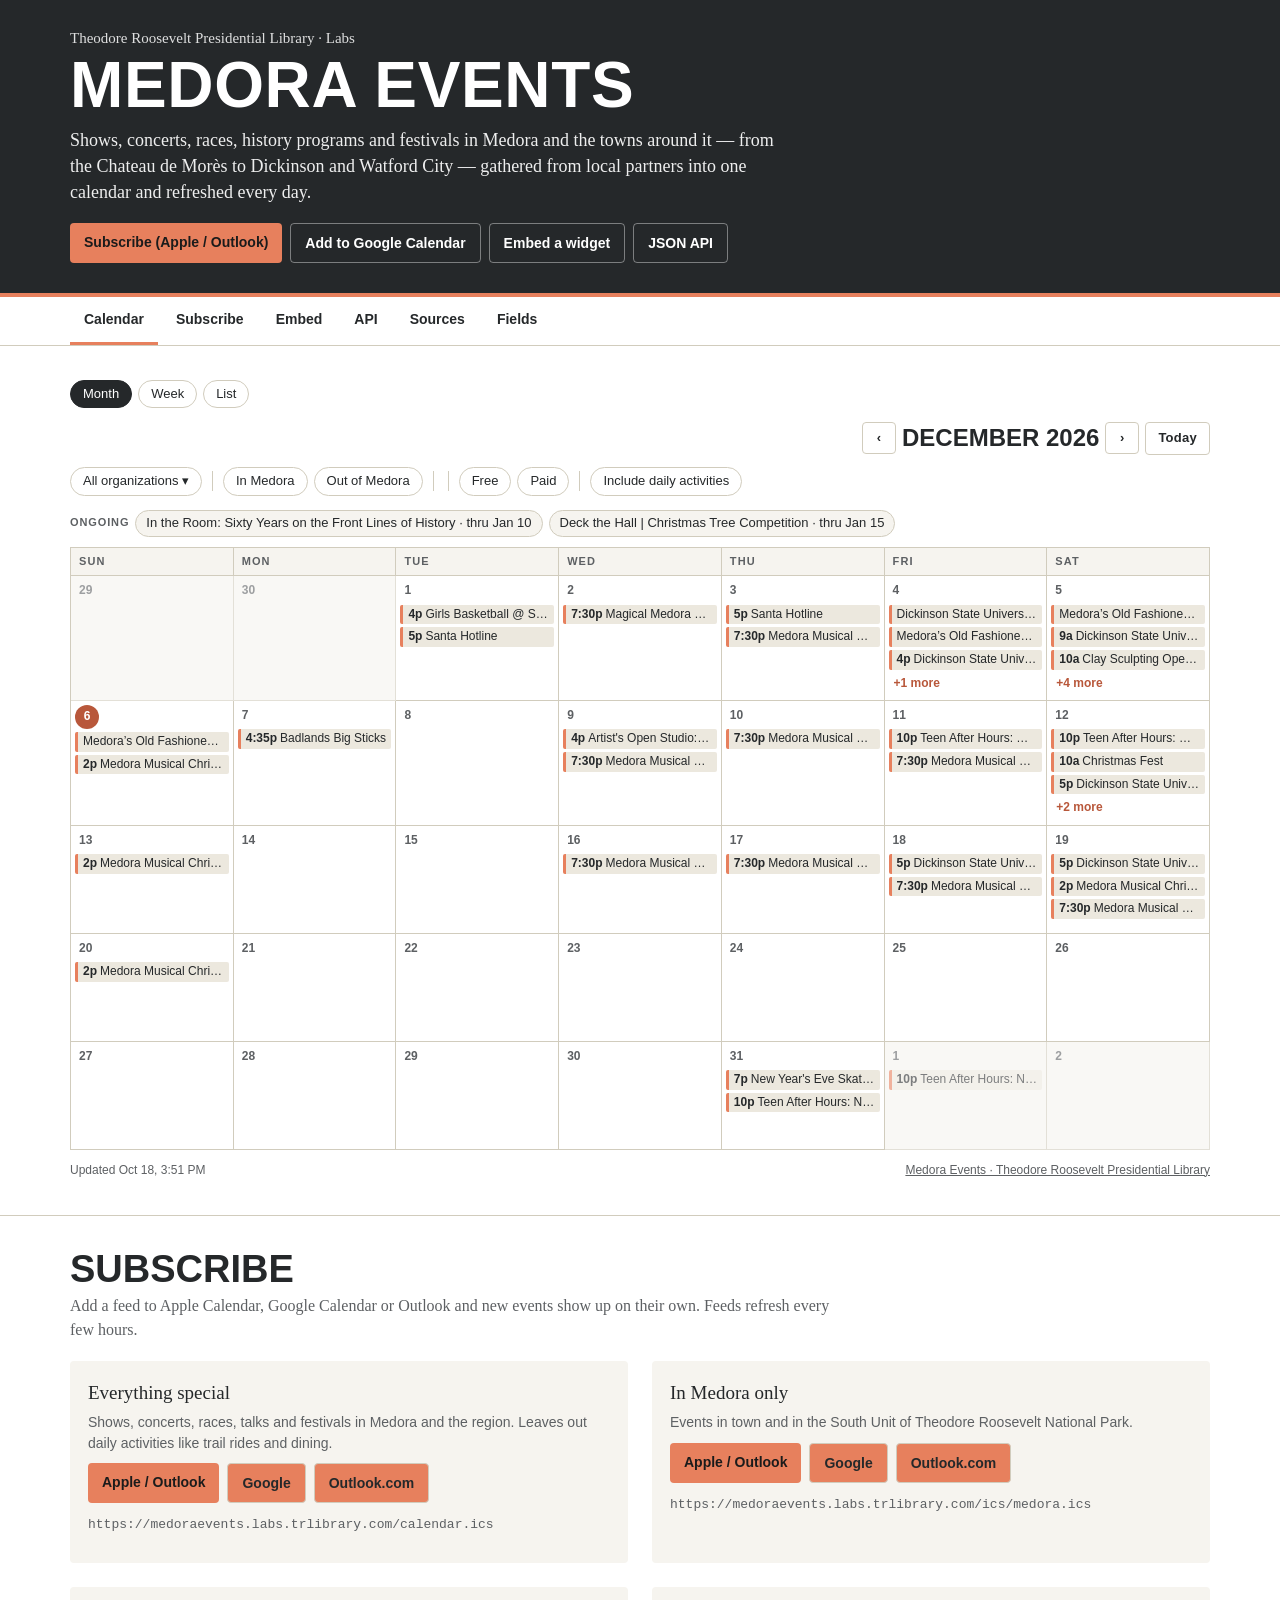
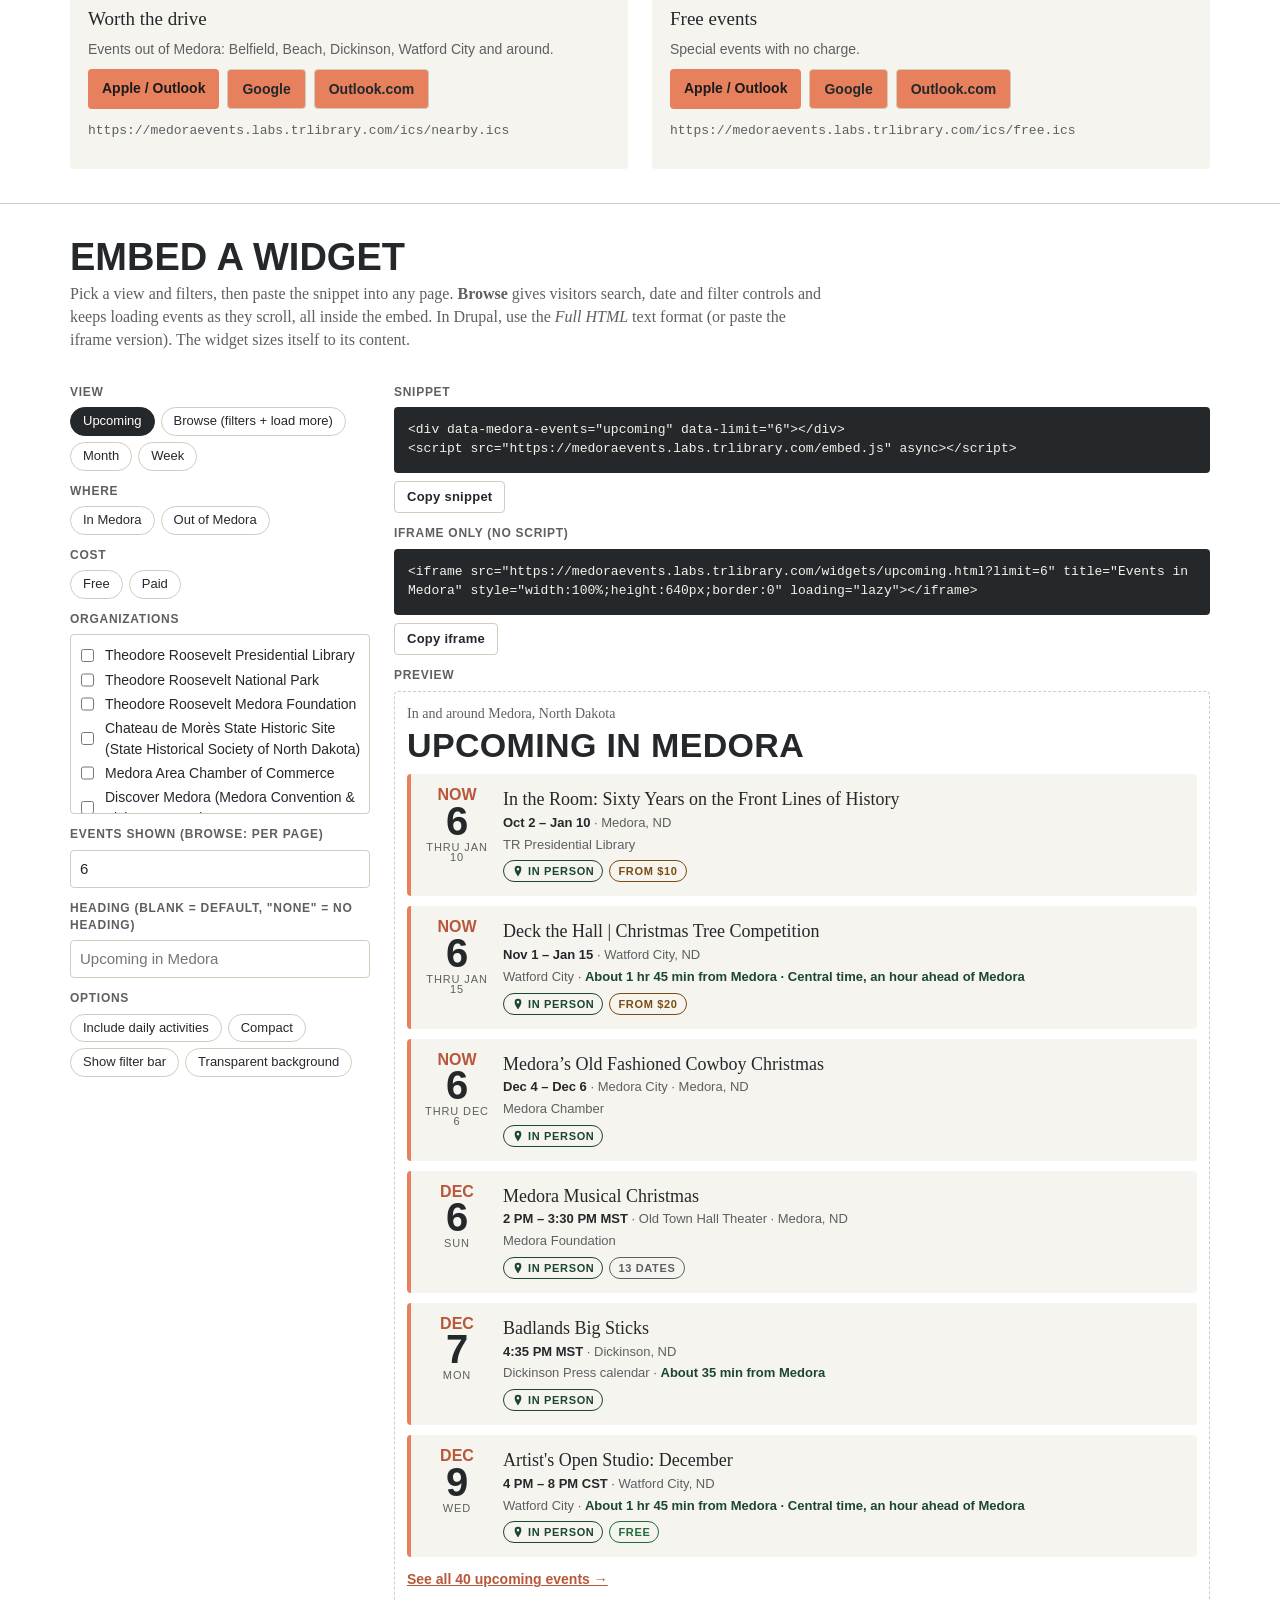
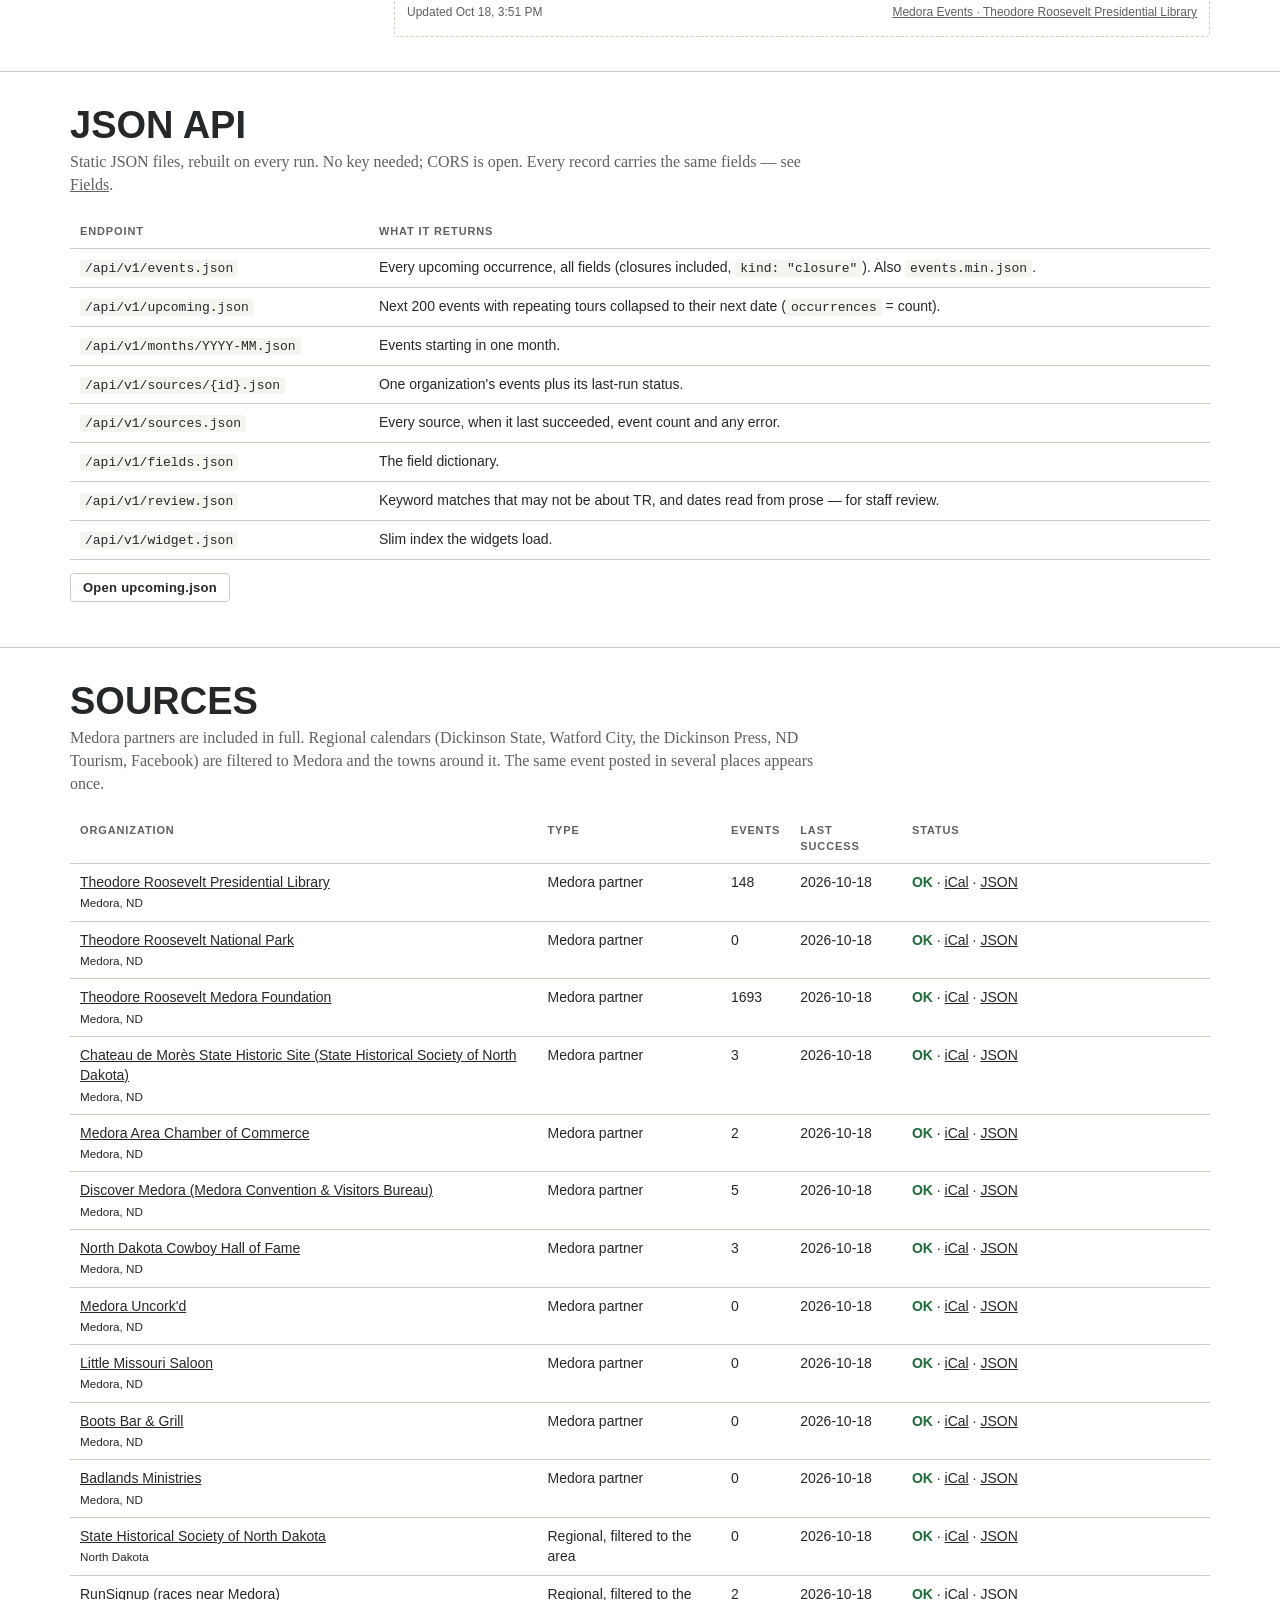
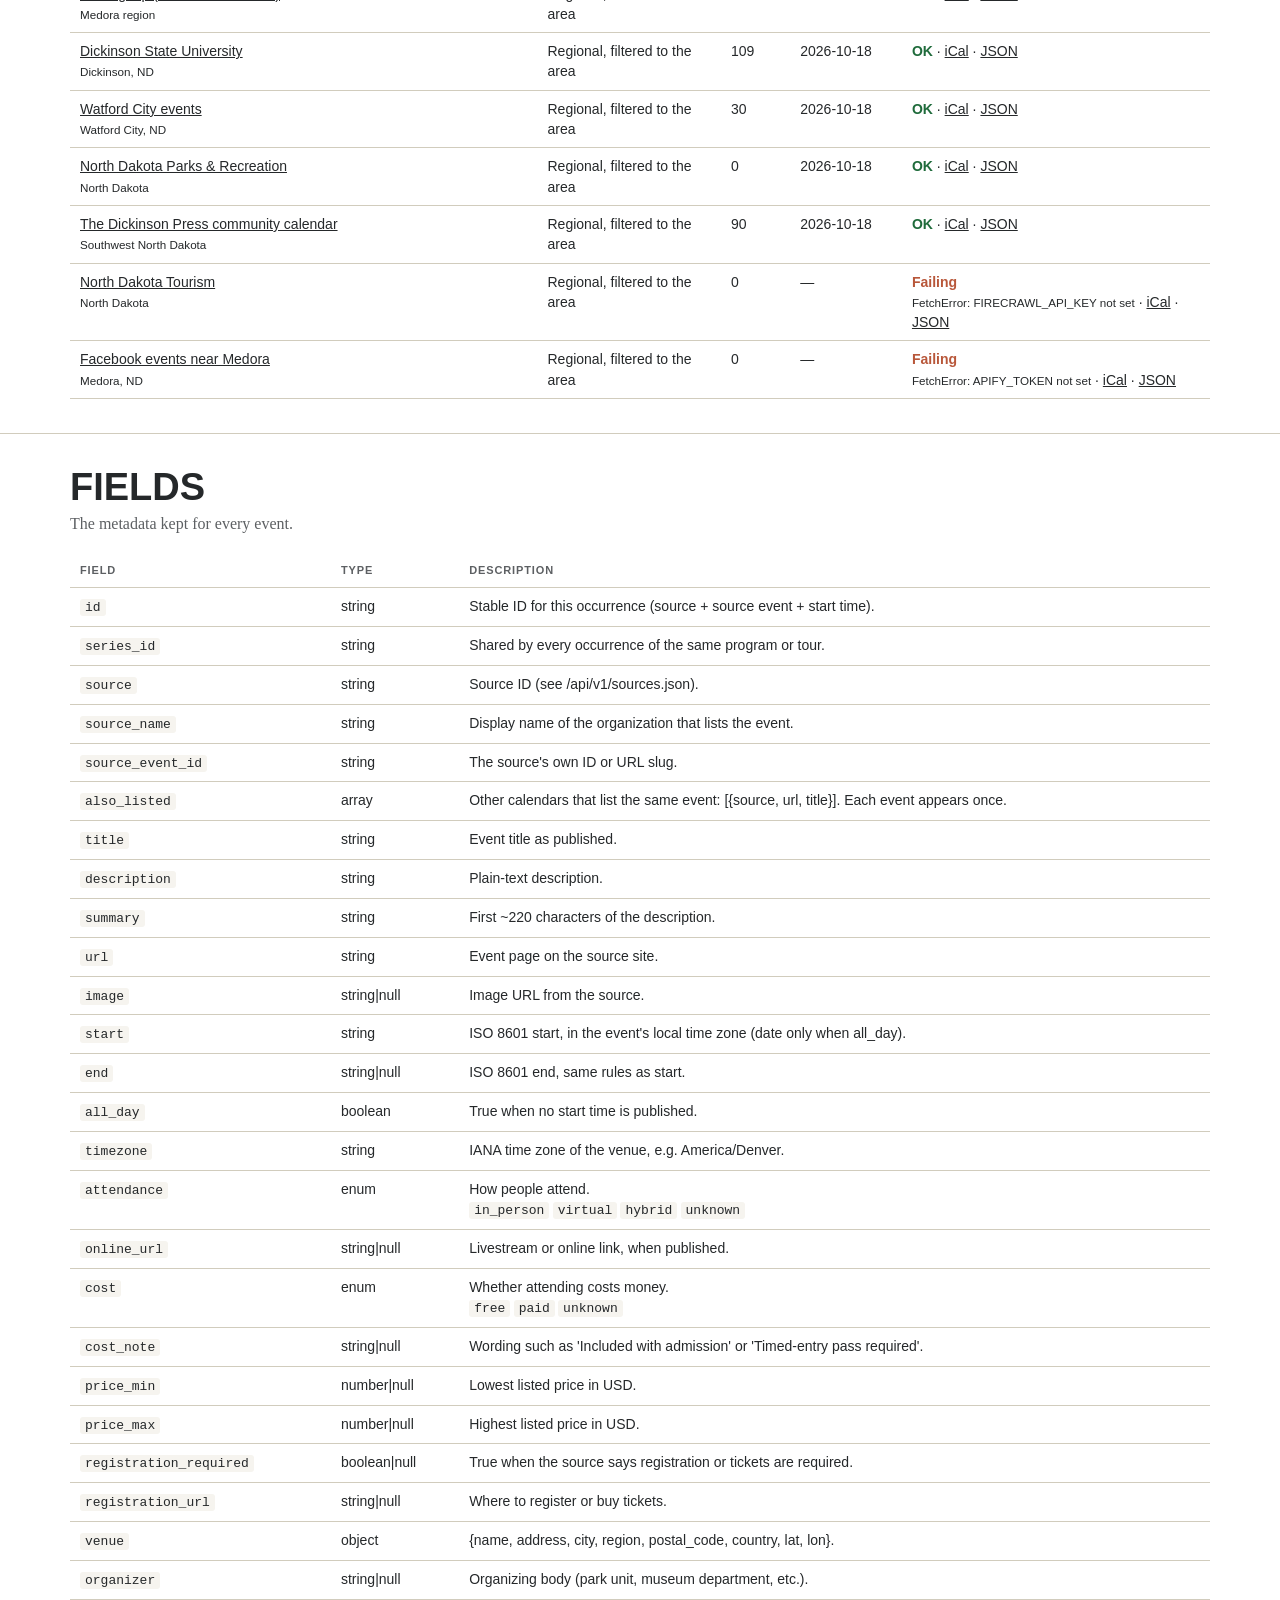
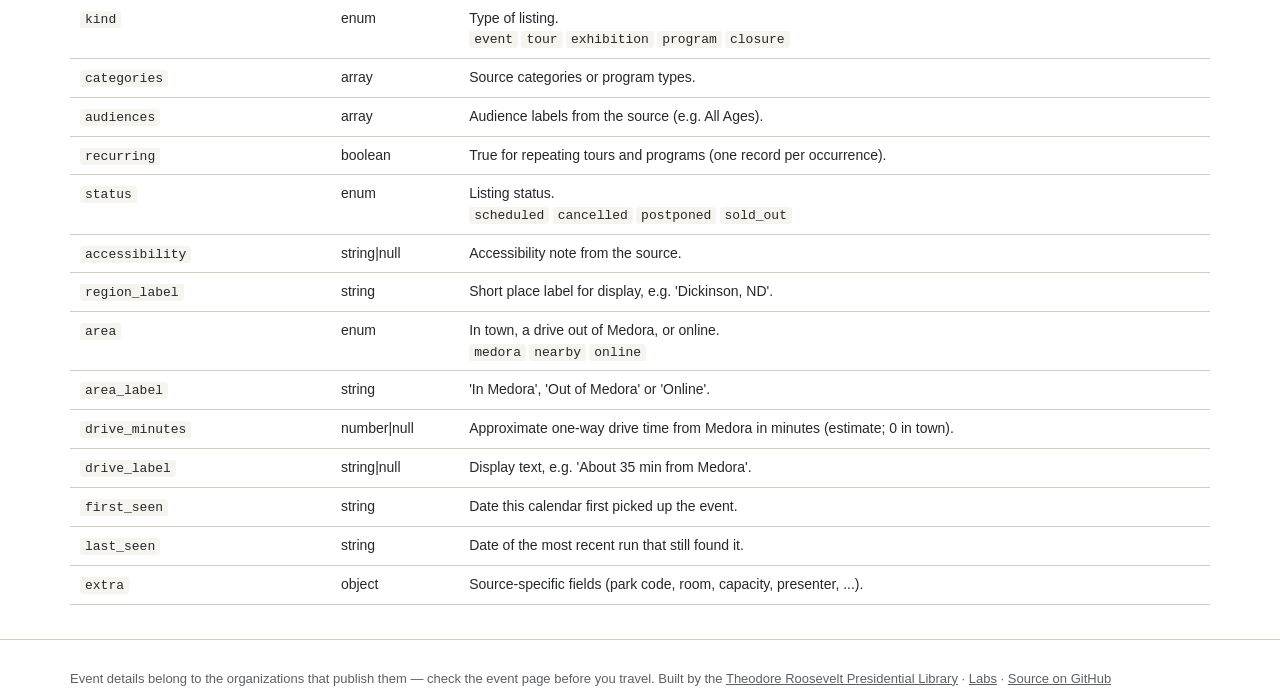
==== docs/index.html @ 753679d9 "Medora Events: sources, dedupe, area and time-zone handling, widgets, feeds Co-Authored-By: Claude O" ====
<!doctype html>
<html lang="en">
<head>
<meta charset="utf-8">
<meta name="viewport" content="width=device-width, initial-scale=1">
<title>Medora Events</title>
<meta name="description" content="Everything happening in Medora, North Dakota, and the nearby Badlands in one calendar: shows, concerts, races, history programs and festivals, updated daily.">
<meta property="og:title" content="Medora Events — everything happening in and around Medora">
<meta property="og:description" content="Shows, concerts, races, history programs and festivals in Medora and the nearby Badlands.">
<link rel="stylesheet" href="widgets/widget.css">
<style>
  body{background:var(--bg)}
  .wrap{max-width:1180px;margin:0 auto;padding:0 20px}
  header.top{background:#25282a;color:#fff;padding:28px 0 30px;border-bottom:4px solid var(--accent)}
  header.top .k{font-family:var(--serif);font-size:15px;opacity:.85;margin:0 0 6px}
  header.top h1{font-family:var(--display);font-weight:800;text-transform:uppercase;font-size:64px;line-height:.92;margin:0;letter-spacing:.01em}
  header.top p.lead{font-family:var(--serif);font-size:18px;max-width:720px;margin:12px 0 0;opacity:.92}
  .sub{display:flex;flex-wrap:wrap;gap:8px;margin-top:18px}
  .sub a{background:var(--accent);color:#1b1b1b;text-decoration:none;font-weight:700;font-size:14px;border-radius:4px;padding:9px 14px}
  .sub a.alt{background:transparent;color:#fff;border:1px solid rgba(255,255,255,.4)}
  .sub a:hover{background:#fff;color:#1b1b1b}
  nav.tabs{position:sticky;top:0;z-index:30;background:var(--bg);border-bottom:1px solid var(--line)}
  nav.tabs .wrap{display:flex;gap:4px;overflow-x:auto}
  nav.tabs a{padding:12px 14px;font-weight:700;font-size:14px;text-decoration:none;border-bottom:3px solid transparent;white-space:nowrap}
  nav.tabs a:hover,nav.tabs a.on{border-bottom-color:var(--accent)}
  section{padding:34px 0;border-bottom:1px solid var(--line)}
  section h2{font-family:var(--display);font-weight:700;text-transform:uppercase;font-size:38px;line-height:1;margin:0 0 6px}
  section .intro{font-family:var(--serif);font-size:16px;color:var(--muted);max-width:760px;margin:0 0 20px}
  .views{display:flex;gap:6px;margin-bottom:14px}
  iframe.cal{width:100%;border:0;display:block}
  .grid2{display:grid;grid-template-columns:1fr 1fr;gap:24px}
  .card{background:var(--surface);border-radius:4px;padding:18px}
  .card h3{font-family:var(--serif);font-weight:500;font-size:19px;margin:0 0 6px}
  .card p{margin:0 0 10px;font-size:14px;color:var(--muted)}
  code,pre{font-family:ui-monospace,SFMono-Regular,Menlo,Consolas,monospace;font-size:13px}
  pre{background:#25282a;color:#f3f1ea;border-radius:4px;padding:14px;overflow:auto;white-space:pre-wrap;word-break:break-all;margin:0}
  .copy{margin-top:8px}
  table{width:100%;border-collapse:collapse;font-size:14px}
  th,td{text-align:left;padding:8px 10px;border-bottom:1px solid var(--line);vertical-align:top}
  th{font-size:11px;letter-spacing:.08em;text-transform:uppercase;color:var(--muted)}
  td code{background:var(--surface);padding:1px 5px;border-radius:3px}
  .ok{color:var(--chip-free);font-weight:700}.err{color:var(--accent-strong);font-weight:700}
  .builder{display:grid;grid-template-columns:300px 1fr;gap:24px;align-items:start}
  .builder label{display:block;font-size:12px;font-weight:700;letter-spacing:.06em;text-transform:uppercase;color:var(--muted);margin:12px 0 6px}
  .builder .opts{display:flex;flex-wrap:wrap;gap:6px}
  .builder input[type=text],.builder input[type=number]{width:100%;font:inherit;padding:7px 9px;border:1px solid var(--line);border-radius:4px;background:var(--bg);color:var(--text)}
  .seg button{border:1px solid var(--line);background:var(--bg);border-radius:999px;padding:4px 12px;font-size:13px}
  .seg button[aria-pressed=true]{background:var(--text);color:var(--bg);border-color:var(--text)}
  .srcpick{max-height:180px;overflow:auto;border:1px solid var(--line);border-radius:4px;padding:6px}
  .srcpick label{display:flex;gap:8px;text-transform:none;letter-spacing:0;font-weight:400;font-size:14px;color:var(--text);margin:4px 0}
  footer{padding:30px 0 50px;font-size:13px;color:var(--muted)}
  @media (max-width:800px){header.top h1{font-size:46px}.grid2,.builder{grid-template-columns:1fr}}
</style>
</head>
<body>
<header class="top">
  <div class="wrap">
    <p class="k">Theodore Roosevelt Presidential Library · Labs</p>
    <h1>Medora Events</h1>
    <p class="lead">Shows, concerts, races, history programs and festivals in Medora and the towns around it — from the Chateau de Morès to Dickinson and Watford City — gathered from local partners into one calendar and refreshed every day.</p>
    <div class="sub">
      <a href="webcal://medoraevents.labs.trlibrary.com/calendar.ics">Subscribe (Apple / Outlook)</a>
      <a class="alt" href="https://calendar.google.com/calendar/r?cid=webcal%3A%2F%2Fmedoraevents.labs.trlibrary.com%2Fcalendar.ics" target="_blank" rel="noopener">Add to Google Calendar</a>
      <a class="alt" href="#embed">Embed a widget</a>
      <a class="alt" href="#api">JSON API</a>
    </div>
  </div>
</header>
<nav class="tabs" aria-label="Sections"><div class="wrap">
  <a href="#calendar" class="on">Calendar</a><a href="#subscribe">Subscribe</a><a href="#embed">Embed</a><a href="#api">API</a><a href="#sources">Sources</a><a href="#fields">Fields</a>
</div></nav>

<main>
<section id="calendar"><div class="wrap">
  <div class="views seg" role="group" aria-label="View">
    <button data-view="month" aria-pressed="true">Month</button><button data-view="week" aria-pressed="false">Week</button><button data-view="browse" aria-pressed="false">List</button>
  </div>
  <iframe class="cal" id="cal" title="Medora events calendar" src="widgets/month.html?title=none&frame=cal" style="height:820px"></iframe>
</div></section>

<section id="subscribe"><div class="wrap">
  <h2>Subscribe</h2>
  <p class="intro">Add a feed to Apple Calendar, Google Calendar or Outlook and new events show up on their own. Feeds refresh every few hours.</p>
  <div class="grid2" id="feeds"></div>
</div></section>

<section id="embed"><div class="wrap">
  <h2>Embed a widget</h2>
  <p class="intro">Pick a view and filters, then paste the snippet into any page. <strong>Browse</strong> gives visitors search, date and filter controls and keeps loading events as they scroll, all inside the embed. In Drupal, use the <em>Full HTML</em> text format (or paste the iframe version). The widget sizes itself to its content.</p>
  <div class="builder">
    <div>
      <label>View</label>
      <div class="seg opts" id="b-view"><button data-v="upcoming" aria-pressed="true">Upcoming</button><button data-v="browse" aria-pressed="false">Browse (filters + load more)</button><button data-v="month" aria-pressed="false">Month</button><button data-v="week" aria-pressed="false">Week</button></div>
      <label>Where</label>
      <div class="seg opts" id="b-area"><button data-v="medora" aria-pressed="false">In Medora</button><button data-v="nearby" aria-pressed="false">Out of Medora</button></div>
      <label>Cost</label>
      <div class="seg opts" id="b-cost"><button data-v="free" aria-pressed="false">Free</button><button data-v="paid" aria-pressed="false">Paid</button></div>
      <label>Organizations</label>
      <div class="srcpick" id="b-source"></div>
      <label for="b-limit">Events shown (Browse: per page)</label>
      <input type="number" id="b-limit" value="6" min="1" max="50">
      <label for="b-title">Heading (blank = default, "none" = no heading)</label>
      <input type="text" id="b-title" placeholder="Upcoming in Medora">
      <label>Options</label>
      <div class="seg opts" id="b-flags"><button data-v="show_recurring" aria-pressed="false">Include daily activities</button><button data-v="compact" aria-pressed="false">Compact</button><button data-v="filters" aria-pressed="false">Show filter bar</button><button data-v="transparent" aria-pressed="false">Transparent background</button></div>
    </div>
    <div>
      <label>Snippet</label>
      <pre id="b-code"></pre>
      <button class="tre-btn copy" data-copy="b-code">Copy snippet</button>
      <label>Iframe only (no script)</label>
      <pre id="b-iframe"></pre>
      <button class="tre-btn copy" data-copy="b-iframe">Copy iframe</button>
      <label>Preview</label>
      <div id="b-preview" style="border:1px dashed var(--line);border-radius:4px;padding:12px"></div>
    </div>
  </div>
</div></section>

<section id="api"><div class="wrap">
  <h2>JSON API</h2>
  <p class="intro">Static JSON files, rebuilt on every run. No key needed; CORS is open. Every record carries the same fields — see <a href="#fields">Fields</a>.</p>
  <table>
    <thead><tr><th>Endpoint</th><th>What it returns</th></tr></thead>
    <tbody>
      <tr><td><code>/api/v1/events.json</code></td><td>Every upcoming occurrence, all fields (closures included, <code>kind: "closure"</code>). Also <code>events.min.json</code>.</td></tr>
      <tr><td><code>/api/v1/upcoming.json</code></td><td>Next 200 events with repeating tours collapsed to their next date (<code>occurrences</code> = count).</td></tr>
      <tr><td><code>/api/v1/months/YYYY-MM.json</code></td><td>Events starting in one month.</td></tr>
      <tr><td><code>/api/v1/sources/{id}.json</code></td><td>One organization's events plus its last-run status.</td></tr>
      <tr><td><code>/api/v1/sources.json</code></td><td>Every source, when it last succeeded, event count and any error.</td></tr>
      <tr><td><code>/api/v1/fields.json</code></td><td>The field dictionary.</td></tr>
      <tr><td><code>/api/v1/review.json</code></td><td>Keyword matches that may not be about TR, and dates read from prose — for staff review.</td></tr>
      <tr><td><code>/api/v1/widget.json</code></td><td>Slim index the widgets load.</td></tr>
    </tbody>
  </table>
  <p style="margin-top:16px"><a class="tre-btn" href="api/v1/upcoming.json" style="text-decoration:none">Open upcoming.json</a></p>
</div></section>

<section id="sources"><div class="wrap">
  <h2>Sources</h2>
  <p class="intro">Medora partners are included in full. Regional calendars (Dickinson State, Watford City, the Dickinson Press, ND Tourism, Facebook) are filtered to Medora and the towns around it. The same event posted in several places appears once.</p>
  <table><thead><tr><th>Organization</th><th>Type</th><th>Events</th><th>Last success</th><th>Status</th></tr></thead><tbody id="src-rows"><tr><td colspan="5">Loading…</td></tr></tbody></table>
</div></section>

<section id="fields"><div class="wrap">
  <h2>Fields</h2>
  <p class="intro">The metadata kept for every event.</p>
  <table><thead><tr><th>Field</th><th>Type</th><th>Description</th></tr></thead><tbody id="field-rows"></tbody></table>
</div></section>
</main>
<footer><div class="wrap">Event details belong to the organizations that publish them — check the event page before you travel. Built by the <a href="https://www.trlibrary.com">Theodore Roosevelt Presidential Library</a> · <a href="https://labs.trlibrary.com">Labs</a> · <a href="https://github.com/Theodore-Roosevelt-Presidential-Library/MedoraEvents">Source on GitHub</a></div></footer>

<script src="embed.js"></script>
<script>
(function () {
  var SITE = "https://medoraevents.labs.trlibrary.com/";
  var cal = document.getElementById("cal");
  window.addEventListener("message", function (ev) { if (ev.data && ev.data.type === "medevents:height" && ev.data.frame === "cal") cal.style.height = Math.max(300, ev.data.height) + "px"; });
  document.querySelectorAll(".views button").forEach(function (b) {
    b.onclick = function () {
      document.querySelectorAll(".views button").forEach(function (x) { x.setAttribute("aria-pressed", x === b); });
      cal.src = "widgets/" + b.dataset.view + ".html?title=none&frame=cal" + (b.dataset.view === "browse" ? "&limit=15" : "");
    };
  });
  var tabs = document.querySelectorAll("nav.tabs a");
  var io = new IntersectionObserver(function (es) { es.forEach(function (e) { if (e.isIntersecting) tabs.forEach(function (t) { t.classList.toggle("on", t.getAttribute("href") === "#" + e.target.id); }); }); }, { rootMargin: "-40% 0px -55% 0px" });
  document.querySelectorAll("main section").forEach(function (s) { io.observe(s); });

  function feedCard(title, desc, path) {
    var https = SITE + path, webcal = https.replace(/^https:/, "webcal:");
    return '<div class="card"><h3>' + title + "</h3><p>" + desc + '</p><div class="sub" style="margin-top:8px">' +
      '<a href="' + webcal + '">Apple / Outlook</a>' +
      '<a class="tre-secondary" style="color:var(--text)" href="https://calendar.google.com/calendar/r?cid=' + encodeURIComponent(webcal) + '" target="_blank" rel="noopener">Google</a>' +
      '<a class="tre-secondary" style="color:var(--text)" href="https://outlook.live.com/calendar/0/addfromweb?url=' + encodeURIComponent(https) + "&name=" + encodeURIComponent(title) + '" target="_blank" rel="noopener">Outlook.com</a></div>' +
      '<p style="margin-top:10px"><code>' + https + "</code></p></div>";
  }
  var feeds = [
    ["Everything special", "Shows, concerts, races, talks and festivals in Medora and the region. Leaves out daily activities like trail rides and dining.", "calendar.ics"],
    ["In Medora only", "Events in town and in the South Unit of Theodore Roosevelt National Park.", "ics/medora.ics"],
    ["Worth the drive", "Events out of Medora: Belfield, Beach, Dickinson, Watford City and around.", "ics/nearby.ics"],
    ["Free events", "Special events with no charge.", "ics/free.ics"]
  ];
  document.getElementById("feeds").innerHTML = feeds.map(function (f) { return feedCard(f[0], f[1], f[2]); }).join("");

  fetch("api/v1/sources.json", { cache: "no-cache" }).then(function (r) { return r.json(); }).then(function (d) {
    document.getElementById("src-rows").innerHTML = d.sources.map(function (s) {
      return '<tr><td><a href="' + s.url + '" target="_blank" rel="noopener">' + s.name + "</a><br><small>" + (s.region || "") + "</small></td><td>" + (s.type === "partner" ? "Medora partner" : "Regional, filtered to the area") +
        "</td><td>" + s.count + "</td><td>" + (s.last_success || "—") + "</td><td>" + (s.ok ? '<span class="ok">OK</span>' : '<span class="err">Failing</span><br><small>' + (s.error || "") + (s.using_cached_from ? " · showing data from " + s.using_cached_from : "") + "</small>") +
        ' · <a href="ics/' + s.id + '.ics">iCal</a> · <a href="api/v1/sources/' + s.id + '.json">JSON</a></td></tr>';
    }).join("");
    var pick = document.getElementById("b-source");
    pick.innerHTML = d.sources.map(function (s) { return '<label><input type="checkbox" value="' + s.id + '"> ' + s.name + "</label>"; }).join("");
    pick.onchange = build;
  });
  fetch("api/v1/fields.json", { cache: "no-cache" }).then(function (r) { return r.json(); }).then(function (d) {
    document.getElementById("field-rows").innerHTML = d.fields.map(function (f) {
      return "<tr><td><code>" + f.name + "</code></td><td>" + f.type + "</td><td>" + f.description + (f.values ? "<br><small>" + f.values.map(function (v) { return "<code>" + v + "</code>"; }).join(" ") + "</small>" : "") + "</td></tr>";
    }).join("");
  });

  // embed builder
  function pressed(id) { return Array.prototype.filter.call(document.querySelectorAll("#" + id + " button"), function (b) { return b.getAttribute("aria-pressed") === "true"; }).map(function (b) { return b.dataset.v; }); }
  document.querySelectorAll(".builder .seg").forEach(function (g) {
    g.addEventListener("click", function (ev) {
      var b = ev.target.closest("button"); if (!b) return;
      if (g.id === "b-view") g.querySelectorAll("button").forEach(function (x) { x.setAttribute("aria-pressed", x === b); });
      else b.setAttribute("aria-pressed", b.getAttribute("aria-pressed") !== "true");
      build();
    });
  });
  ["b-limit", "b-title"].forEach(function (id) { document.getElementById(id).oninput = build; });
  var timer;
  function build() {
    var view = pressed("b-view")[0] || "upcoming", flags = pressed("b-flags");
    var attrs = [["data-medora-events", view]];
    var a = pressed("b-area"), c = pressed("b-cost");
    var s = Array.prototype.filter.call(document.querySelectorAll("#b-source input"), function (i) { return i.checked; }).map(function (i) { return i.value; });
    if (s.length) attrs.push(["data-source", s.join(",")]);
    if (a.length) attrs.push(["data-area", a.join(",")]);
    if (c.length) attrs.push(["data-cost", c.join(",")]);
    if (view === "upcoming" || view === "browse") attrs.push(["data-limit", document.getElementById("b-limit").value || (view === "browse" ? "10" : "6")]);
    var t = document.getElementById("b-title").value.trim(); if (t) attrs.push(["data-title", t]);
    if (flags.indexOf("show_recurring") >= 0) attrs.push(["data-recurring", view === "upcoming" ? "collapse" : "show"]);
    if (flags.indexOf("compact") >= 0) attrs.push(["data-compact", "1"]);
    if (flags.indexOf("filters") >= 0) attrs.push(["data-filters", "1"]);
    if (flags.indexOf("transparent") >= 0) attrs.push(["data-bg", "transparent"]);
    var div = "<div " + attrs.map(function (x) { return x[0] + '="' + x[1].replace(/"/g, "&quot;") + '"'; }).join(" ") + "></div>";
    document.getElementById("b-code").textContent = div + '\n<script src="' + SITE + 'embed.js" async><\/script>';
    var q = attrs.slice(1).map(function (x) { return x[0].slice(5) + "=" + encodeURIComponent(x[1]); }).join("&");
    document.getElementById("b-iframe").textContent = '<iframe src="' + SITE + "widgets/" + view + ".html" + (q ? "?" + q : "") + '" title="Events in Medora" style="width:100%;height:' + (view === "upcoming" ? 640 : view === "browse" ? 1100 : 820) + 'px;border:0" loading="lazy"></iframe>';
    clearTimeout(timer);
    timer = setTimeout(function () {
      var p = document.getElementById("b-preview"); p.innerHTML = div;
      var d = p.firstChild; var e = document.createElement("script"); e.src = "embed.js"; p.appendChild(e);
    }, 250);
  }
  document.querySelectorAll("[data-copy]").forEach(function (b) {
    b.onclick = function () {
      var txt = document.getElementById(b.dataset.copy).textContent;
      (navigator.clipboard ? navigator.clipboard.writeText(txt) : Promise.reject()).then(function () { b.textContent = "Copied"; setTimeout(function () { b.textContent = b.dataset.copy === "b-code" ? "Copy snippet" : "Copy iframe"; }, 1500); });
    };
  });
  build();
})();
</script>
</body>
</html>
---- docs/widgets/widget.css ----
/* TR Events widgets — brand fonts are served (CORS-open) from trlibrary.com */
@font-face{font-family:Clearface;src:url(https://www.trlibrary.com/themes/custom/trpl/css/clearfacestd-regular.woff2) format("woff2");font-weight:400;font-display:swap}
@font-face{font-family:Clearface;src:url(https://www.trlibrary.com/themes/custom/trpl/css/clearfacestd-bold.woff2) format("woff2");font-weight:500 700;font-display:swap}
@font-face{font-family:"Dharma Gothic E";src:url(https://www.trlibrary.com/themes/custom/trpl/css/dharma_type-dharmagothice-bold.woff2) format("woff2");font-weight:700;font-display:swap}
@font-face{font-family:"Dharma Gothic E";src:url(https://www.trlibrary.com/themes/custom/trpl/css/dharma_type-dharmagothice-exbold.woff2) format("woff2");font-weight:800;font-display:swap}
@font-face{font-family:Frutiger;src:url(https://www.trlibrary.com/themes/custom/trpl/css/frutigerltstd-regular.woff2) format("woff2");font-weight:400;font-display:swap}
@font-face{font-family:Frutiger;src:url(https://www.trlibrary.com/themes/custom/trpl/css/frutigerltstd-bold.woff2) format("woff2");font-weight:700;font-display:swap}
@font-face{font-family:"Clearface Fallback";src:local(Georgia);size-adjust:93.1%;ascent-override:101.28%;descent-override:28.95%}
@font-face{font-family:"Dharma Gothic E Fallback";src:local(Arial);size-adjust:60.46%;ascent-override:141.09%;descent-override:37.31%}
@font-face{font-family:"Frutiger Fallback";src:local(Arial);size-adjust:105.7%;ascent-override:88.47%;descent-override:25.5%}

:root{
  --bg:#ffffff; --surface:#f6f4ef; --surface-2:#ece8de; --line:#d1ccbd; --text:#25282a; --muted:#5d6063;
  --accent:#e7805d; --accent-strong:#b8573a; --forest:#1b4633; --sky:#092a4d;
  --chip-in:#1b4633; --chip-virtual:#092a4d; --chip-hybrid:#6b3fa0; --chip-free:#1f6b3b; --chip-paid:#7a4b12;
  --radius:4px; --shadow:0 1px 2px rgba(0,0,0,.06),0 4px 16px rgba(0,0,0,.06); --scrim:rgba(255,255,255,.78); --dialog-shadow:0 2px 6px rgba(0,0,0,.08),0 18px 48px rgba(37,40,42,.22);
  --display:"Dharma Gothic E","Dharma Gothic E Fallback",Impact,"Arial Narrow",sans-serif;
  --serif:Clearface,"Clearface Fallback",Georgia,serif;
  --sans:Frutiger,"Frutiger Fallback",-apple-system,"Segoe UI",Roboto,Arial,sans-serif;
  color-scheme:light;
}
@media (prefers-color-scheme:dark){:root:not([data-theme="light"]){
  --bg:#17191a; --surface:#202325; --surface-2:#2a2e31; --line:#3a3f42; --text:#ecebe6; --muted:#a7a9a6;
  --accent:#f0916f; --accent-strong:#f6a98c; --chip-in:#8fc895; --chip-virtual:#99adc5; --chip-hybrid:#c4a6ea; --chip-free:#8fc895; --chip-paid:#f9d635;
  --shadow:0 1px 2px rgba(0,0,0,.3),0 4px 16px rgba(0,0,0,.3); --scrim:rgba(23,25,26,.72); --dialog-shadow:0 18px 48px rgba(0,0,0,.5); color-scheme:dark}}
:root[data-theme="dark"]{
  --bg:#17191a; --surface:#202325; --surface-2:#2a2e31; --line:#3a3f42; --text:#ecebe6; --muted:#a7a9a6;
  --accent:#f0916f; --accent-strong:#f6a98c; --chip-in:#8fc895; --chip-virtual:#99adc5; --chip-hybrid:#c4a6ea; --chip-free:#8fc895; --chip-paid:#f9d635;
  --shadow:0 1px 2px rgba(0,0,0,.3),0 4px 16px rgba(0,0,0,.3); --scrim:rgba(23,25,26,.72); --dialog-shadow:0 18px 48px rgba(0,0,0,.5); color-scheme:dark}
:root[data-bg="transparent"] body{background:transparent}
:root[data-bg="transparent"] .tre-modal{background:var(--scrim)}

*{box-sizing:border-box}
html,body{margin:0}
body{background:var(--bg);color:var(--text);font-family:var(--sans);font-size:15px;line-height:1.45;-webkit-font-smoothing:antialiased}
button{font:inherit;color:inherit;cursor:pointer}
a{color:inherit}
.tre{padding:0}
.tre-head{display:flex;align-items:flex-end;justify-content:space-between;gap:12px;flex-wrap:wrap;margin:0 0 12px}
.tre-title{font-family:var(--display);font-weight:700;text-transform:uppercase;font-size:34px;line-height:1;letter-spacing:.01em;margin:0}
.tre-kicker{font-family:var(--serif);font-size:14px;color:var(--muted);margin:0 0 4px}
.tre-nav{display:flex;align-items:center;gap:6px}
.tre-btn{border:1px solid var(--line);background:var(--bg);border-radius:var(--radius);padding:6px 12px;font-size:13px;font-weight:700;letter-spacing:.02em}
.tre-btn:hover{border-color:var(--accent)}
.tre-btn:focus-visible,.tre-chip:focus-visible,.tre-ev:focus-visible{outline:2px solid var(--accent);outline-offset:2px}
.tre-icon{width:34px;height:32px;padding:0;display:inline-grid;place-items:center}
.tre-range{font-family:var(--display);font-weight:700;text-transform:uppercase;font-size:24px;line-height:1;min-width:8ch;text-align:center}

/* filters */
.tre-filters{display:flex;flex-wrap:wrap;gap:6px;margin:0 0 14px;align-items:center}
.tre-chip{border:1px solid var(--line);background:var(--bg);border-radius:999px;padding:4px 12px;font-size:13px}
.tre-chip[aria-pressed="true"]{background:var(--text);color:var(--bg);border-color:var(--text)}
.tre-sep{width:1px;height:20px;background:var(--line);margin:0 4px}
.tre-pop{position:relative}
.tre-pop-panel{position:absolute;z-index:20;top:calc(100% + 6px);left:0;min-width:260px;max-height:320px;overflow:auto;background:var(--bg);border:1px solid var(--line);border-radius:var(--radius);box-shadow:var(--shadow);padding:6px}
.tre-pop-panel label{display:flex;gap:8px;align-items:center;padding:6px 8px;border-radius:3px;font-size:14px;cursor:pointer}
.tre-pop-panel label:hover{background:var(--surface)}
.tre-pop-panel input{accent-color:var(--accent)}

/* browse */
.tre-filters-top{margin-bottom:8px}
.tre-search{flex:1 1 260px;min-width:200px}
.tre-search input{width:100%;font:inherit;font-size:14px;padding:6px 12px;border:1px solid var(--line);border-radius:999px;background:var(--bg);color:var(--text)}
.tre-search input:focus{outline:2px solid var(--accent);outline-offset:1px}
.tre-vh{position:absolute;width:1px;height:1px;overflow:hidden;clip:rect(0 0 0 0);white-space:nowrap}
.tre-clear{border:0;background:none;color:var(--accent-strong);font-weight:700;font-size:13px;text-decoration:underline;padding:4px 6px}
.tre-drive{color:var(--forest);font-weight:700}
:root[data-theme="dark"] .tre-drive{color:var(--chip-in)}
.tre-count{font-size:13px;color:var(--muted);margin:0 0 10px}
.tre-month-h h4{font-family:var(--display);font-weight:700;text-transform:uppercase;font-size:22px;line-height:1;margin:14px 0 2px}
.tre-month-h:first-child h4{margin-top:0}
.tre-loadmore{text-align:center;margin-top:14px}
.tre-loadmore .tre-btn{padding:9px 18px;font-size:14px}
.tre-loadmore span{font-weight:400;color:var(--muted)}

/* badges */
.tre-badges{display:flex;flex-wrap:wrap;gap:6px;margin-top:6px}
.tre-badge{display:inline-flex;align-items:center;gap:4px;font-size:11px;font-weight:700;letter-spacing:.06em;text-transform:uppercase;border:1px solid currentColor;border-radius:999px;padding:1px 8px;line-height:18px}
.tre-badge svg{width:12px;height:12px}
.b-in_person{color:var(--chip-in)} .b-virtual{color:var(--chip-virtual)} .b-hybrid{color:var(--chip-hybrid)}
.b-free{color:var(--chip-free)} .b-paid{color:var(--chip-paid)} .b-status{color:var(--accent-strong)}
.b-muted{color:var(--muted)}

/* upcoming list */
.tre-list{list-style:none;margin:0;padding:0;display:grid;gap:10px}
.tre-card{display:grid;grid-template-columns:64px 1fr;gap:14px;align-items:start;padding:14px;background:var(--surface);border-radius:var(--radius);border-left:4px solid var(--accent);cursor:pointer;text-align:left;width:100%;border-top:0;border-right:0;border-bottom:0}
.tre-card:hover{background:var(--surface-2)}
.tre-card.has-img{grid-template-columns:64px 1fr 96px}
.tre-date{text-align:center;font-family:var(--display);text-transform:uppercase;line-height:.9}
.tre-date .m,.tre-date .d{display:block}
.tre-date .m{font-size:16px;font-weight:700;color:var(--accent-strong)}
.tre-date .d{font-size:40px;font-weight:800}
.tre-date .w{font-family:var(--sans);font-size:11px;letter-spacing:.08em;color:var(--muted);display:block;margin-top:4px}
.tre-card h3{font-family:var(--serif);font-weight:500;font-size:18px;line-height:1.25;margin:0}
.tre-meta{font-size:13px;color:var(--muted);margin-top:3px}
.tre-meta strong{color:var(--text);font-weight:700}
.tre-card img{width:96px;height:72px;object-fit:cover;border-radius:3px}
.tre-compact .tre-card{grid-template-columns:52px 1fr;padding:10px 12px}
.tre-compact .tre-date .d{font-size:30px}
.tre-compact .tre-card img{display:none}
.tre-more{margin-top:12px;font-size:14px}
.tre-more a{font-weight:700;color:var(--accent-strong)}
.tre-empty{padding:28px;text-align:center;color:var(--muted);background:var(--surface);border-radius:var(--radius);font-family:var(--serif)}

/* month grid */
.tre-month{display:grid;grid-template-columns:repeat(7,minmax(0,1fr));border-top:1px solid var(--line);border-left:1px solid var(--line)}
.tre-dow{font-size:11px;font-weight:700;letter-spacing:.1em;text-transform:uppercase;color:var(--muted);padding:6px 8px;border-right:1px solid var(--line);border-bottom:1px solid var(--line);background:var(--surface)}
.tre-day{min-height:108px;border-right:1px solid var(--line);border-bottom:1px solid var(--line);padding:4px 4px 6px;display:flex;flex-direction:column;gap:3px;min-width:0}
.tre-day.out{background:var(--surface);opacity:.6}
.tre-day .n{font-size:12px;font-weight:700;color:var(--muted);padding:2px 4px}
.tre-day.today .n{color:var(--bg);background:var(--accent-strong);border-radius:999px;width:24px;height:24px;display:grid;place-items:center;padding:0}
.tre-ev{display:block;width:100%;text-align:left;border:0;background:var(--surface-2);border-left:3px solid var(--accent);border-radius:2px;padding:2px 5px;font-size:12px;line-height:1.3;white-space:nowrap;overflow:hidden;text-overflow:ellipsis}
.tre-ev:hover{background:var(--line)}
.tre-ev .t{font-weight:700;margin-right:3px}
.tre-ev.k-tour,.tre-ev.k-program{border-left-color:var(--muted);background:transparent}
.tre-ev.a-virtual{border-left-color:var(--chip-virtual)} .tre-ev.a-hybrid{border-left-color:var(--chip-hybrid)}
.tre-day .more{font-size:12px;font-weight:700;color:var(--accent-strong);background:none;border:0;text-align:left;padding:2px 5px}
.tre-ongoing{display:flex;flex-wrap:wrap;gap:6px;align-items:center;margin:0 0 10px;font-size:13px}
.tre-ongoing span{font-size:11px;font-weight:700;letter-spacing:.08em;text-transform:uppercase;color:var(--muted)}
.tre-ongoing button{border:1px solid var(--line);background:var(--surface);border-radius:999px;padding:3px 10px;font-size:13px}

/* week */
.tre-week{display:grid;grid-template-columns:repeat(7,minmax(0,1fr));gap:8px}
.tre-wday{background:var(--surface);border-radius:var(--radius);padding:8px;min-height:160px;min-width:0}
.tre-wday h4{margin:0 0 8px;font-family:var(--display);font-weight:700;text-transform:uppercase;font-size:20px;line-height:1;display:flex;justify-content:space-between;align-items:baseline}
.tre-wday h4 small{font-family:var(--sans);font-size:11px;letter-spacing:.08em;color:var(--muted)}
.tre-wday.today{outline:2px solid var(--accent)}
.tre-wev{display:block;width:100%;text-align:left;background:var(--bg);border:0;border-left:3px solid var(--accent);border-radius:2px;padding:6px 8px;margin-bottom:6px;font-size:13px;line-height:1.3}
.tre-wev:hover{background:var(--surface-2)}
.tre-wev .t{display:block;font-size:11px;font-weight:700;letter-spacing:.04em;color:var(--muted);text-transform:uppercase}
.tre-wev .s{display:block;font-size:11px;color:var(--muted);margin-top:2px}
.tre-wev.k-tour,.tre-wev.k-program{border-left-color:var(--muted)}
.tre-wev.a-virtual{border-left-color:var(--chip-virtual)} .tre-wev.a-hybrid{border-left-color:var(--chip-hybrid)}
.tre-wday .none{font-size:12px;color:var(--muted)}

/* agenda (narrow month/week) */
.tre-agenda h4{font-family:var(--display);text-transform:uppercase;font-weight:700;font-size:20px;margin:16px 0 6px;line-height:1}
.tre-agenda h4:first-child{margin-top:0}

/* modal */
.tre-modal{position:fixed;inset:0;z-index:50;background:var(--scrim);-webkit-backdrop-filter:blur(2px);backdrop-filter:blur(2px);display:flex;align-items:flex-start;justify-content:center;padding:24px 16px;overflow:auto}
.tre-modal.in-frame{position:absolute;bottom:auto;min-height:100%}
.tre-dialog{background:var(--bg);color:var(--text);max-width:620px;width:100%;border-radius:var(--radius);box-shadow:var(--dialog-shadow);border:1px solid var(--line);overflow:hidden}
.tre-dialog img.hero{width:100%;max-height:240px;object-fit:cover;display:block}
.tre-dialog .body{padding:18px 20px 20px}
.tre-dialog h2{font-family:var(--serif);font-weight:500;font-size:24px;line-height:1.2;margin:4px 0 6px}
.tre-dialog .src{font-family:var(--serif);font-size:14px;color:var(--muted)}
.tre-dialog dl{display:grid;grid-template-columns:96px 1fr;gap:6px 12px;margin:14px 0;font-size:14px}
.tre-dialog dt{font-size:11px;font-weight:700;letter-spacing:.08em;text-transform:uppercase;color:var(--muted);padding-top:2px}
.tre-dialog dd{margin:0}
.tre-dialog .desc{font-family:var(--serif);font-size:15px;line-height:1.55;white-space:pre-line;max-height:260px;overflow:auto;border-top:1px solid var(--line);padding-top:12px}
.tre-actions{display:flex;flex-wrap:wrap;gap:8px;margin-top:16px}
.tre-primary{background:var(--accent);border:1px solid var(--accent);color:#1b1b1b;text-decoration:none;font-weight:700;border-radius:var(--radius);padding:8px 14px;font-size:14px}
.tre-primary:hover{background:var(--accent-strong);border-color:var(--accent-strong);color:#fff}
.tre-secondary{border:1px solid var(--line);background:var(--bg);text-decoration:none;font-weight:700;border-radius:var(--radius);padding:8px 14px;font-size:14px}
.tre-close{float:right;border:0;background:none;font-size:26px;line-height:1;padding:0 4px;color:var(--muted)}
.tre-dates{columns:2;font-size:13px;margin:8px 0 0;padding-left:18px}
.tre-foot{margin-top:12px;font-size:12px;color:var(--muted);display:flex;justify-content:space-between;gap:8px;flex-wrap:wrap}
.tre-foot a{color:var(--muted)}
.tre-loading{padding:40px;text-align:center;color:var(--muted)}

@media (max-width:640px){
  .tre-title{font-size:28px}
  .tre-card.has-img{grid-template-columns:56px 1fr}
  .tre-card img{display:none}
  .tre-dialog dl{grid-template-columns:1fr}
  .tre-dates{columns:1}
}
@media (prefers-reduced-motion:no-preference){.tre-card,.tre-ev,.tre-wev{transition:background-color .15s}}
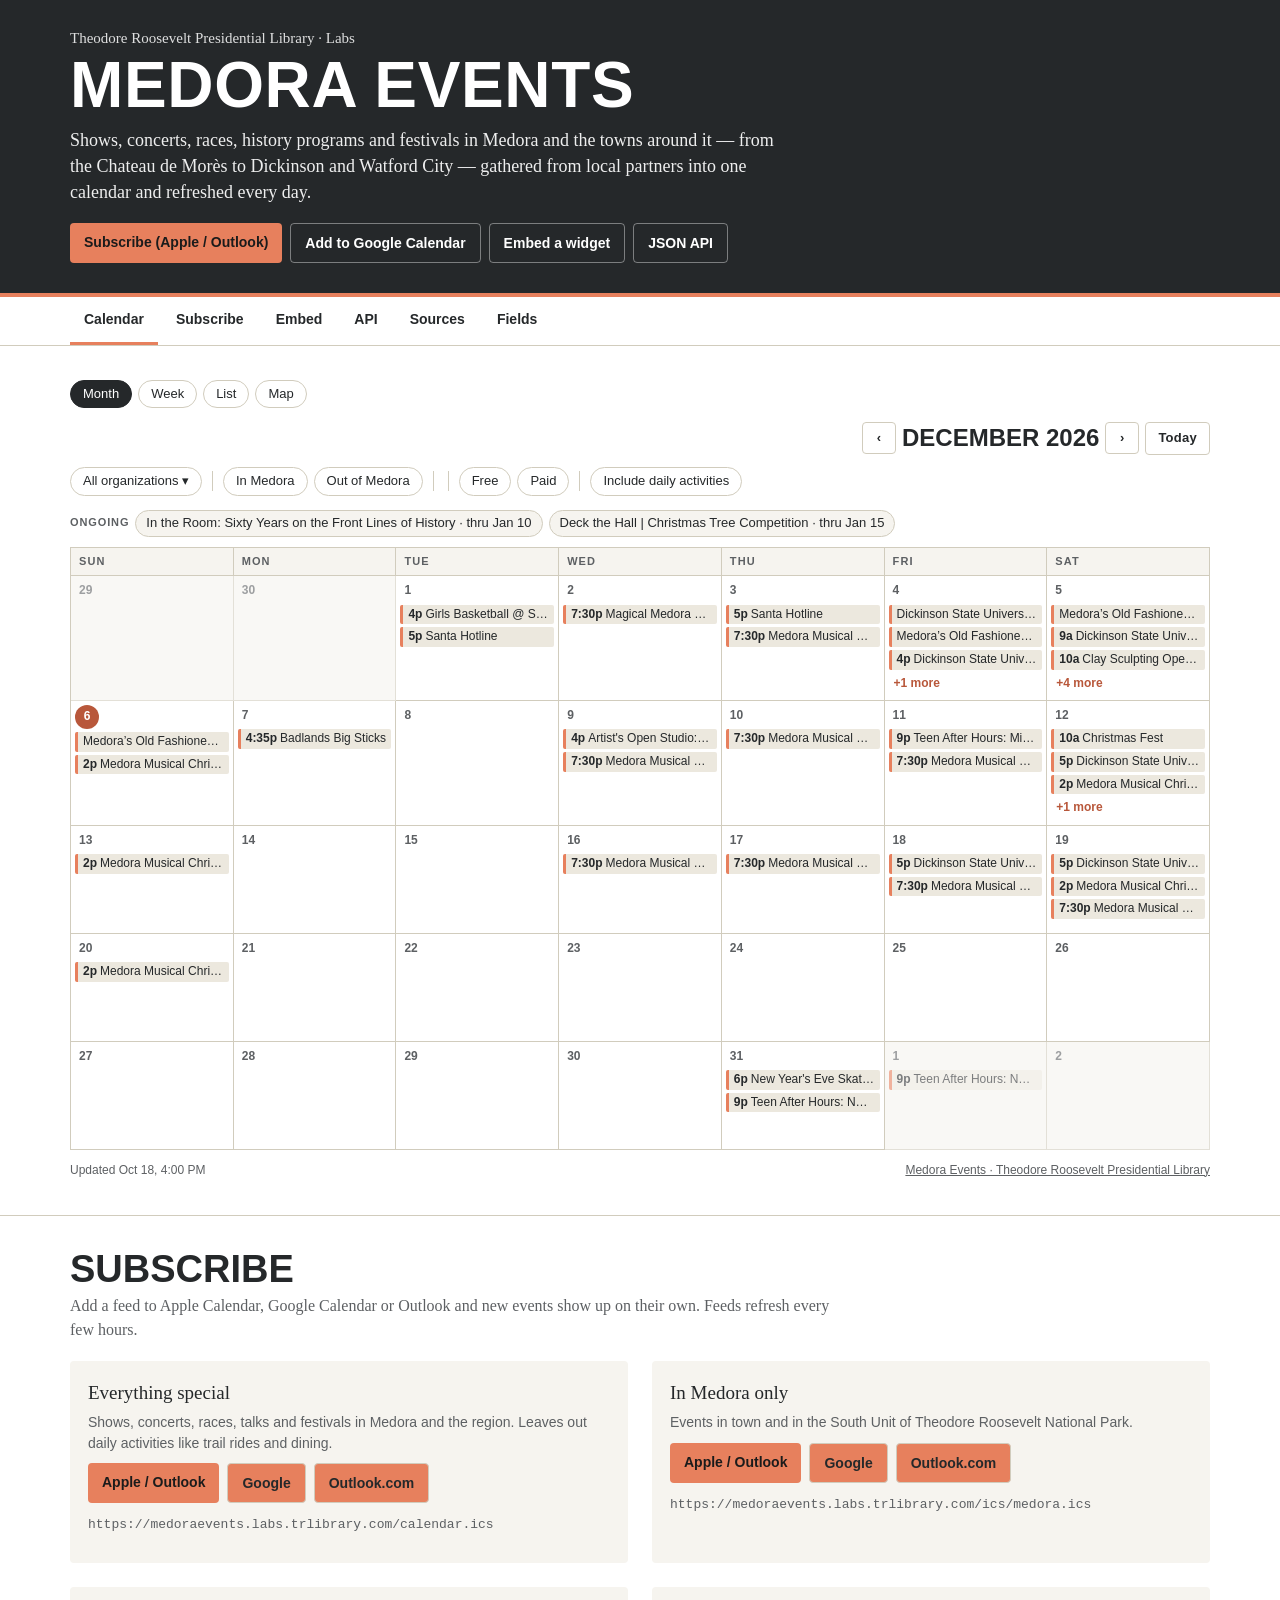
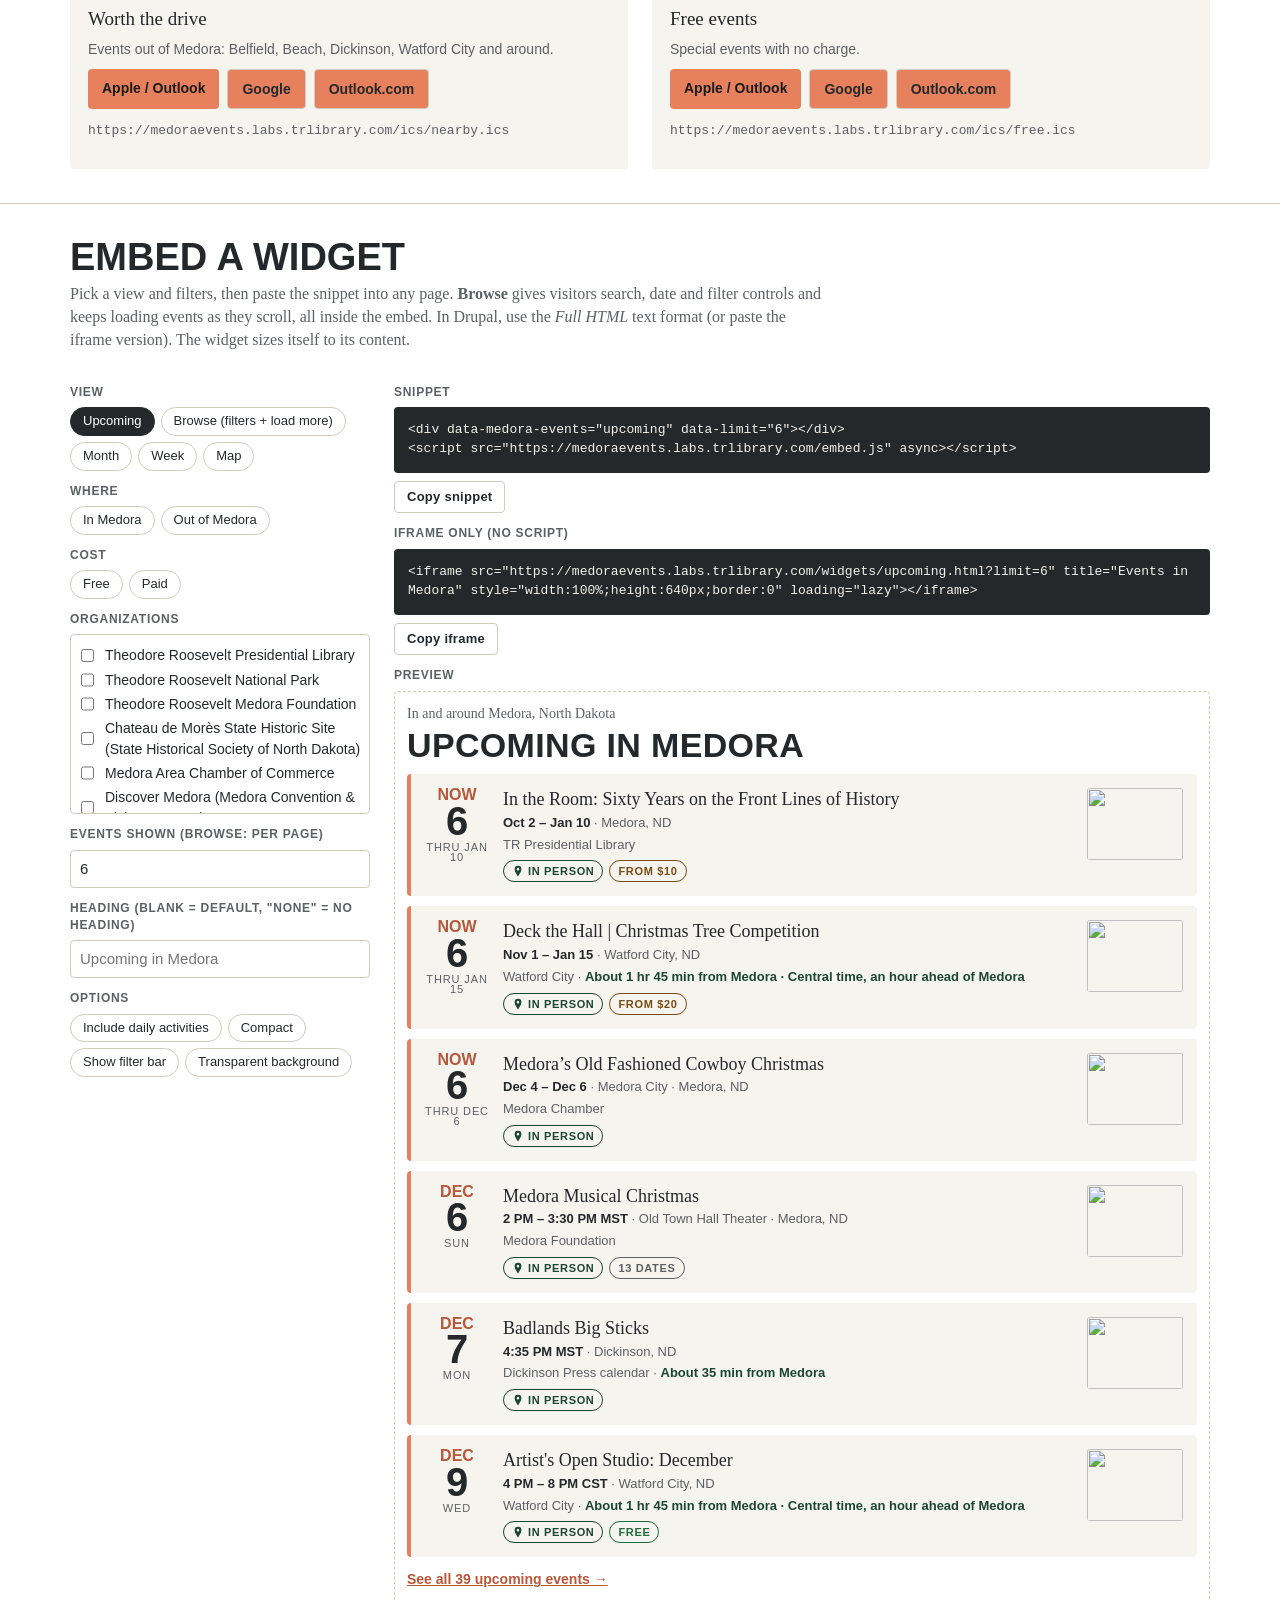
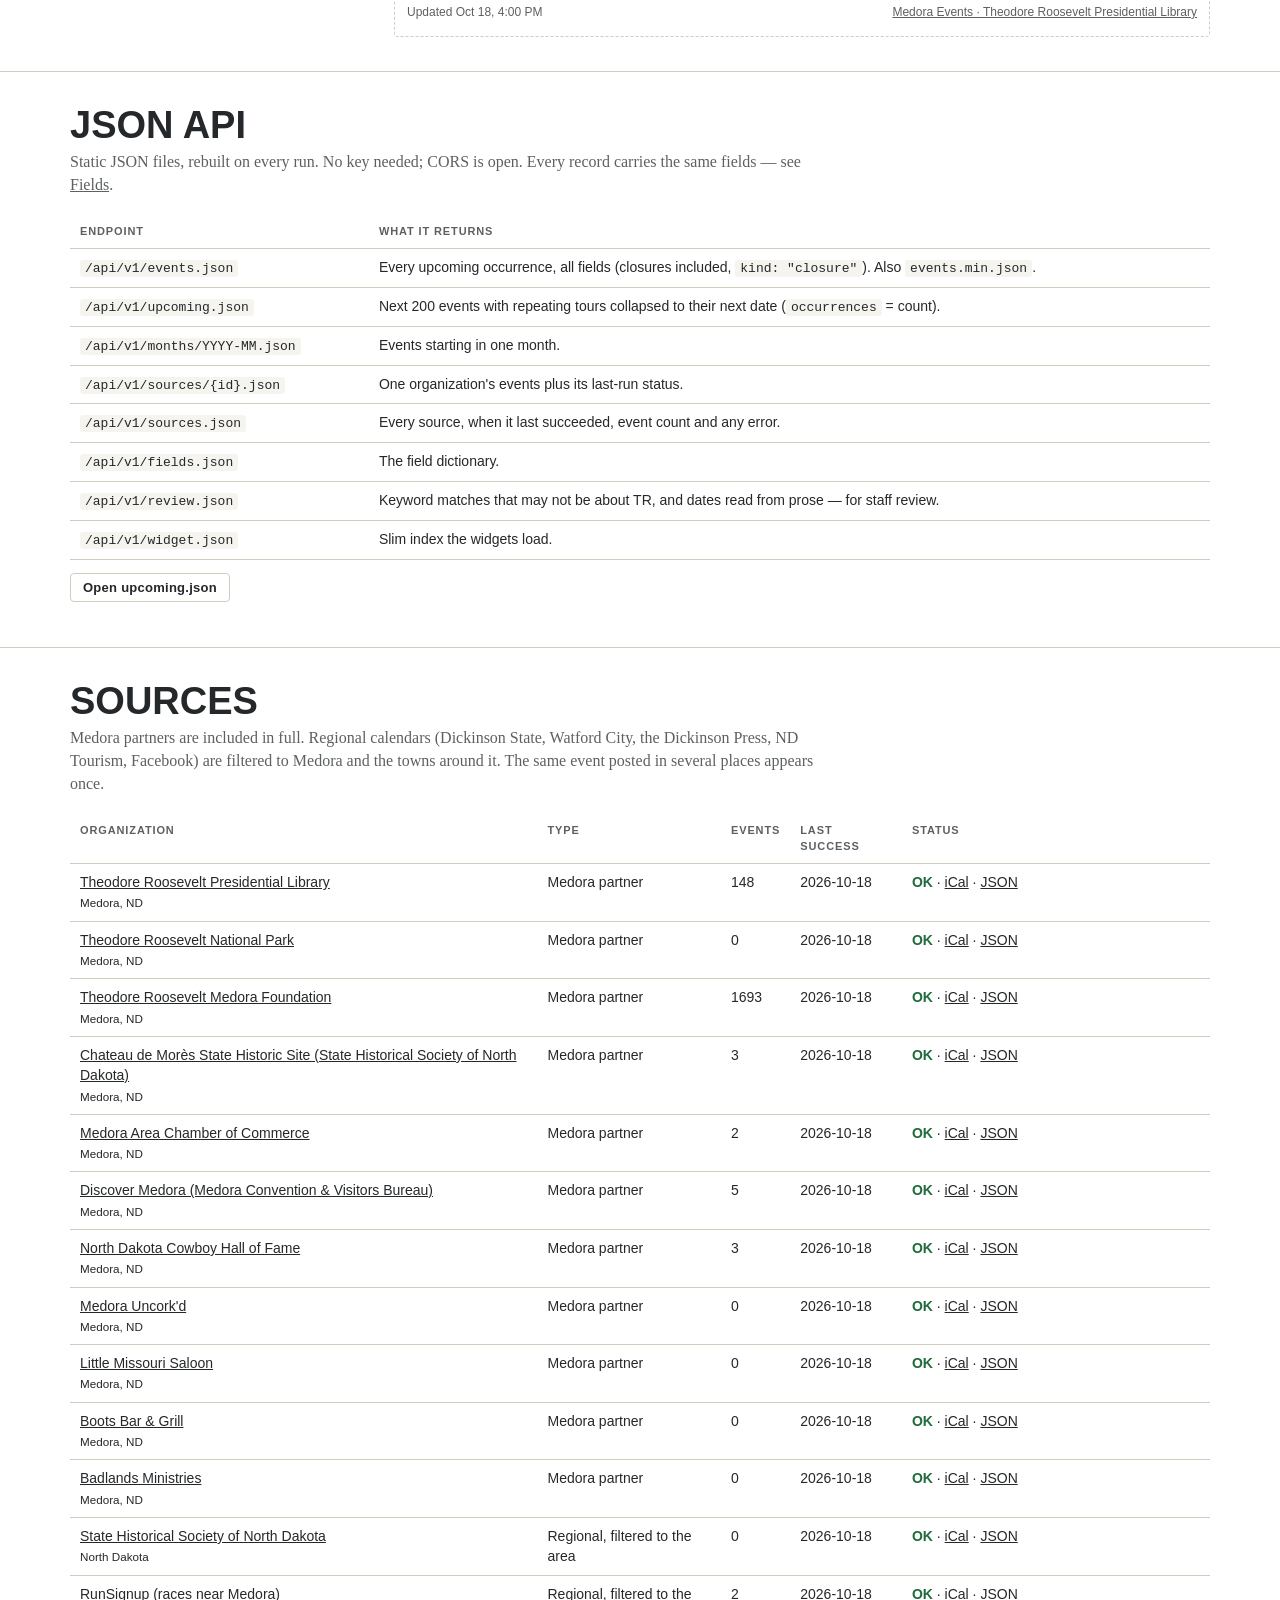
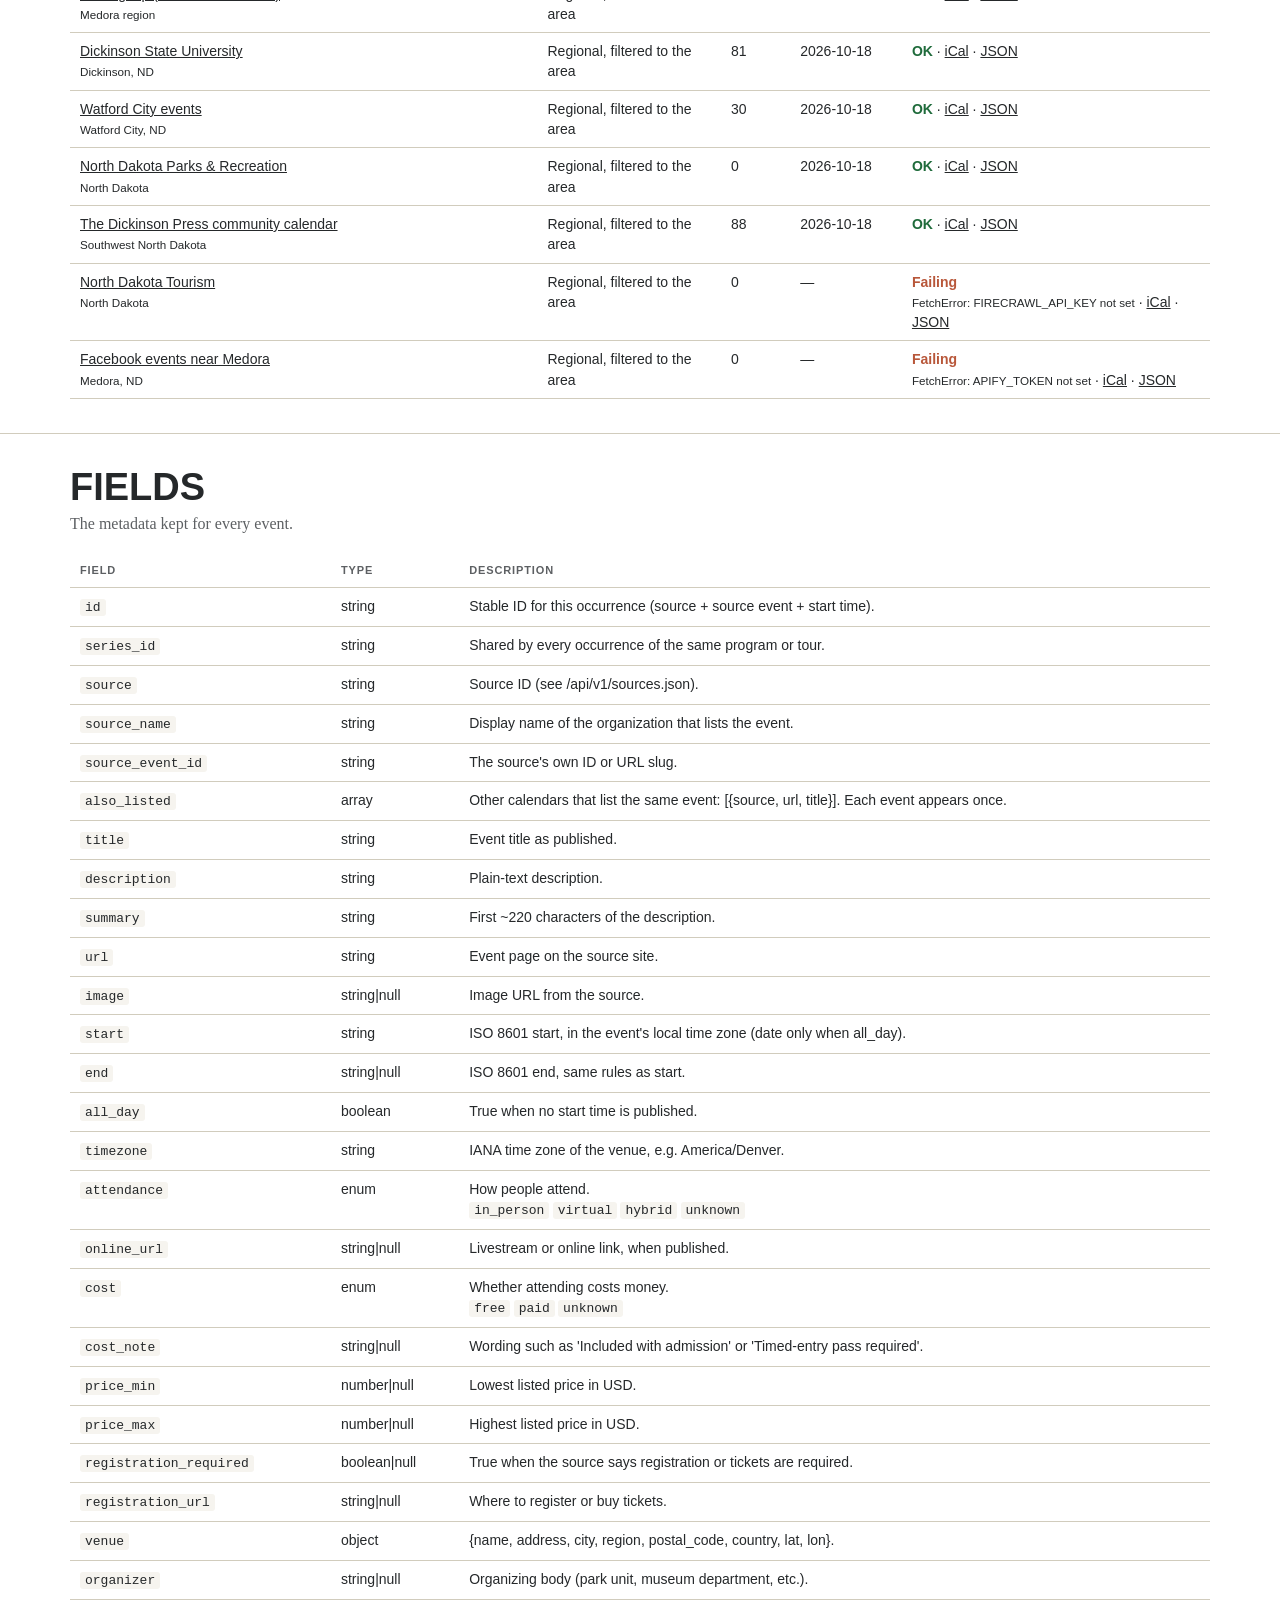
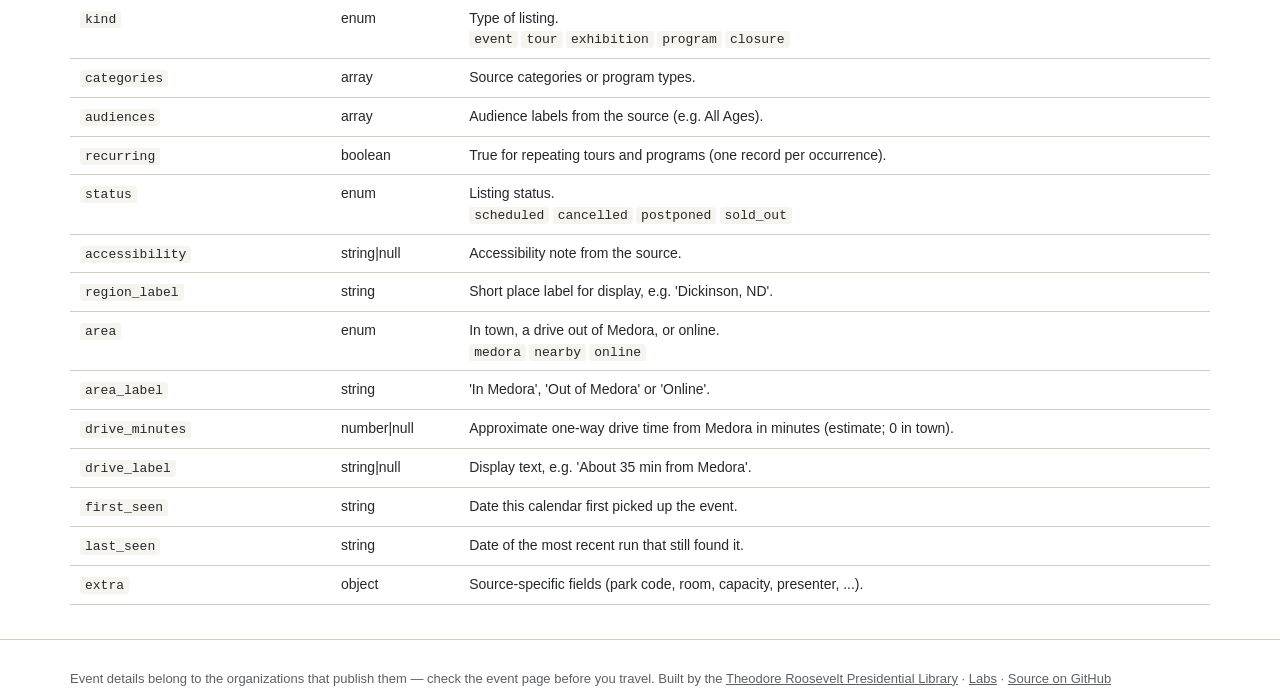
==== commit 8418fd29: "Map: OSM tiles, list unpinned Medora events, sort towns by drive time; builder + README Co-Authored-" ====
--- a/docs/index.html
+++ b/docs/index.html
@@ -73,7 +73,7 @@
 <main>
 <section id="calendar"><div class="wrap">
   <div class="views seg" role="group" aria-label="View">
-    <button data-view="month" aria-pressed="true">Month</button><button data-view="week" aria-pressed="false">Week</button><button data-view="browse" aria-pressed="false">List</button>
+    <button data-view="month" aria-pressed="true">Month</button><button data-view="week" aria-pressed="false">Week</button><button data-view="browse" aria-pressed="false">List</button><button data-view="map" aria-pressed="false">Map</button>
   </div>
   <iframe class="cal" id="cal" title="Medora events calendar" src="widgets/month.html?title=none&frame=cal" style="height:820px"></iframe>
 </div></section>
@@ -90,7 +90,7 @@
   <div class="builder">
     <div>
       <label>View</label>
-      <div class="seg opts" id="b-view"><button data-v="upcoming" aria-pressed="true">Upcoming</button><button data-v="browse" aria-pressed="false">Browse (filters + load more)</button><button data-v="month" aria-pressed="false">Month</button><button data-v="week" aria-pressed="false">Week</button></div>
+      <div class="seg opts" id="b-view"><button data-v="upcoming" aria-pressed="true">Upcoming</button><button data-v="browse" aria-pressed="false">Browse (filters + load more)</button><button data-v="month" aria-pressed="false">Month</button><button data-v="week" aria-pressed="false">Week</button><button data-v="map" aria-pressed="false">Map</button></div>
       <label>Where</label>
       <div class="seg opts" id="b-area"><button data-v="medora" aria-pressed="false">In Medora</button><button data-v="nearby" aria-pressed="false">Out of Medora</button></div>
       <label>Cost</label>
@@ -216,7 +216,8 @@
     var a = pressed("b-area"), c = pressed("b-cost");
     var s = Array.prototype.filter.call(document.querySelectorAll("#b-source input"), function (i) { return i.checked; }).map(function (i) { return i.value; });
     if (s.length) attrs.push(["data-source", s.join(",")]);
-    if (a.length) attrs.push(["data-area", a.join(",")]);
+    if (view === "map") { if (a.length === 1) attrs.push(["data-scope", a[0] === "nearby" ? "region" : "medora"]); }
+    else if (a.length) attrs.push(["data-area", a.join(",")]);
     if (c.length) attrs.push(["data-cost", c.join(",")]);
     if (view === "upcoming" || view === "browse") attrs.push(["data-limit", document.getElementById("b-limit").value || (view === "browse" ? "10" : "6")]);
     var t = document.getElementById("b-title").value.trim(); if (t) attrs.push(["data-title", t]);
@@ -227,7 +228,7 @@
     var div = "<div " + attrs.map(function (x) { return x[0] + '="' + x[1].replace(/"/g, "&quot;") + '"'; }).join(" ") + "></div>";
     document.getElementById("b-code").textContent = div + '\n<script src="' + SITE + 'embed.js" async><\/script>';
     var q = attrs.slice(1).map(function (x) { return x[0].slice(5) + "=" + encodeURIComponent(x[1]); }).join("&");
-    document.getElementById("b-iframe").textContent = '<iframe src="' + SITE + "widgets/" + view + ".html" + (q ? "?" + q : "") + '" title="Events in Medora" style="width:100%;height:' + (view === "upcoming" ? 640 : view === "browse" ? 1100 : 820) + 'px;border:0" loading="lazy"></iframe>';
+    document.getElementById("b-iframe").textContent = '<iframe src="' + SITE + "widgets/" + view + ".html" + (q ? "?" + q : "") + '" title="Events in Medora" style="width:100%;height:' + (view === "upcoming" ? 640 : view === "browse" ? 1100 : view === "map" ? 860 : 820) + 'px;border:0" loading="lazy"></iframe>';
     clearTimeout(timer);
     timer = setTimeout(function () {
       var p = document.getElementById("b-preview"); p.innerHTML = div;
--- a/docs/widgets/widget.css
+++ b/docs/widgets/widget.css
@@ -167,3 +167,36 @@
   .tre-dates{columns:1}
 }
 @media (prefers-reduced-motion:no-preference){.tre-card,.tre-ev,.tre-wev{transition:background-color .15s}}
+
+/* map view */
+.tre-seg{display:inline-flex}
+.tre-seg .tre-btn{border-radius:0}
+.tre-seg .tre-btn:first-child{border-radius:var(--radius) 0 0 var(--radius)}
+.tre-seg .tre-btn:last-child{border-radius:0 var(--radius) var(--radius) 0;margin-left:-1px}
+.tre-seg .tre-btn[aria-pressed="true"]{background:var(--text);color:var(--bg);border-color:var(--text)}
+.tre-mapwrap{display:grid;grid-template-columns:minmax(0,1.7fr) minmax(260px,1fr);gap:12px;height:560px}
+.tre-map{height:100%;border:1px solid var(--line);border-radius:var(--radius);background:var(--surface);z-index:0}
+.tre-maplist{overflow-y:auto;padding-right:4px}
+.tre-maplist .tre-count{margin:0 0 8px}
+.tre-mapnote{color:var(--muted);font-size:13px;margin:10px 0 0}
+.tre-pin{display:flex;align-items:center;justify-content:center;border-radius:50%;background:var(--accent-strong);color:#fff;font:700 13px/1 var(--sans);
+  border:2px solid #fff;box-shadow:0 1px 4px rgba(0,0,0,.35);transition:transform .15s}
+.tre-pin.approx{background:var(--bg);color:var(--accent-strong);border:2px dashed var(--accent-strong)}
+.tre-pin.on{background:var(--forest);transform:scale(1.15)}
+.tre-pin.approx.on{background:var(--bg);color:var(--forest);border-color:var(--forest)}
+.tre-place{background:var(--surface);border-left:3px solid var(--accent);border-radius:var(--radius);padding:10px 12px;margin:0 0 8px}
+.tre-place.on{border-left-color:var(--forest);background:var(--surface-2)}
+.tre-place-h{display:flex;justify-content:space-between;align-items:baseline;gap:8px;width:100%;background:none;border:0;padding:0;text-align:left}
+.tre-place-h span{font-family:var(--serif);font-size:18px;line-height:1.2}
+.tre-place-h em{font-style:normal;font-size:12px;color:var(--muted);white-space:nowrap}
+.tre-place-s{margin:2px 0 6px;font-size:13px;color:var(--forest)}
+.tre-place-ev{display:grid;grid-template-columns:52px 1fr;gap:8px;width:100%;background:none;border:0;border-top:1px solid var(--line);padding:6px 0;text-align:left;font-size:14px}
+.tre-place-ev:hover span:last-child{text-decoration:underline}
+.tre-place-ev .d{font-weight:700;color:var(--accent-strong);font-size:12px;text-transform:uppercase;padding-top:2px}
+.tre-place-ev small{display:block;color:var(--muted);font-size:12px}
+.tre-place-more{background:none;border:0;padding:6px 0 0;color:var(--accent-strong);font-size:13px;font-weight:700}
+.tre-place-more:empty{display:none}
+.leaflet-container{font-family:var(--sans)}
+.tre-map .leaflet-tile-pane{filter:grayscale(.75) sepia(.12) contrast(.92) brightness(1.04)}
+.tre-map-dark .leaflet-tile-pane{filter:grayscale(1) invert(.92) hue-rotate(180deg) contrast(.85)}
+@media (max-width:760px){.tre-mapwrap{grid-template-columns:1fr;height:auto}.tre-map{height:380px}.tre-maplist{max-height:none;overflow:visible}}
